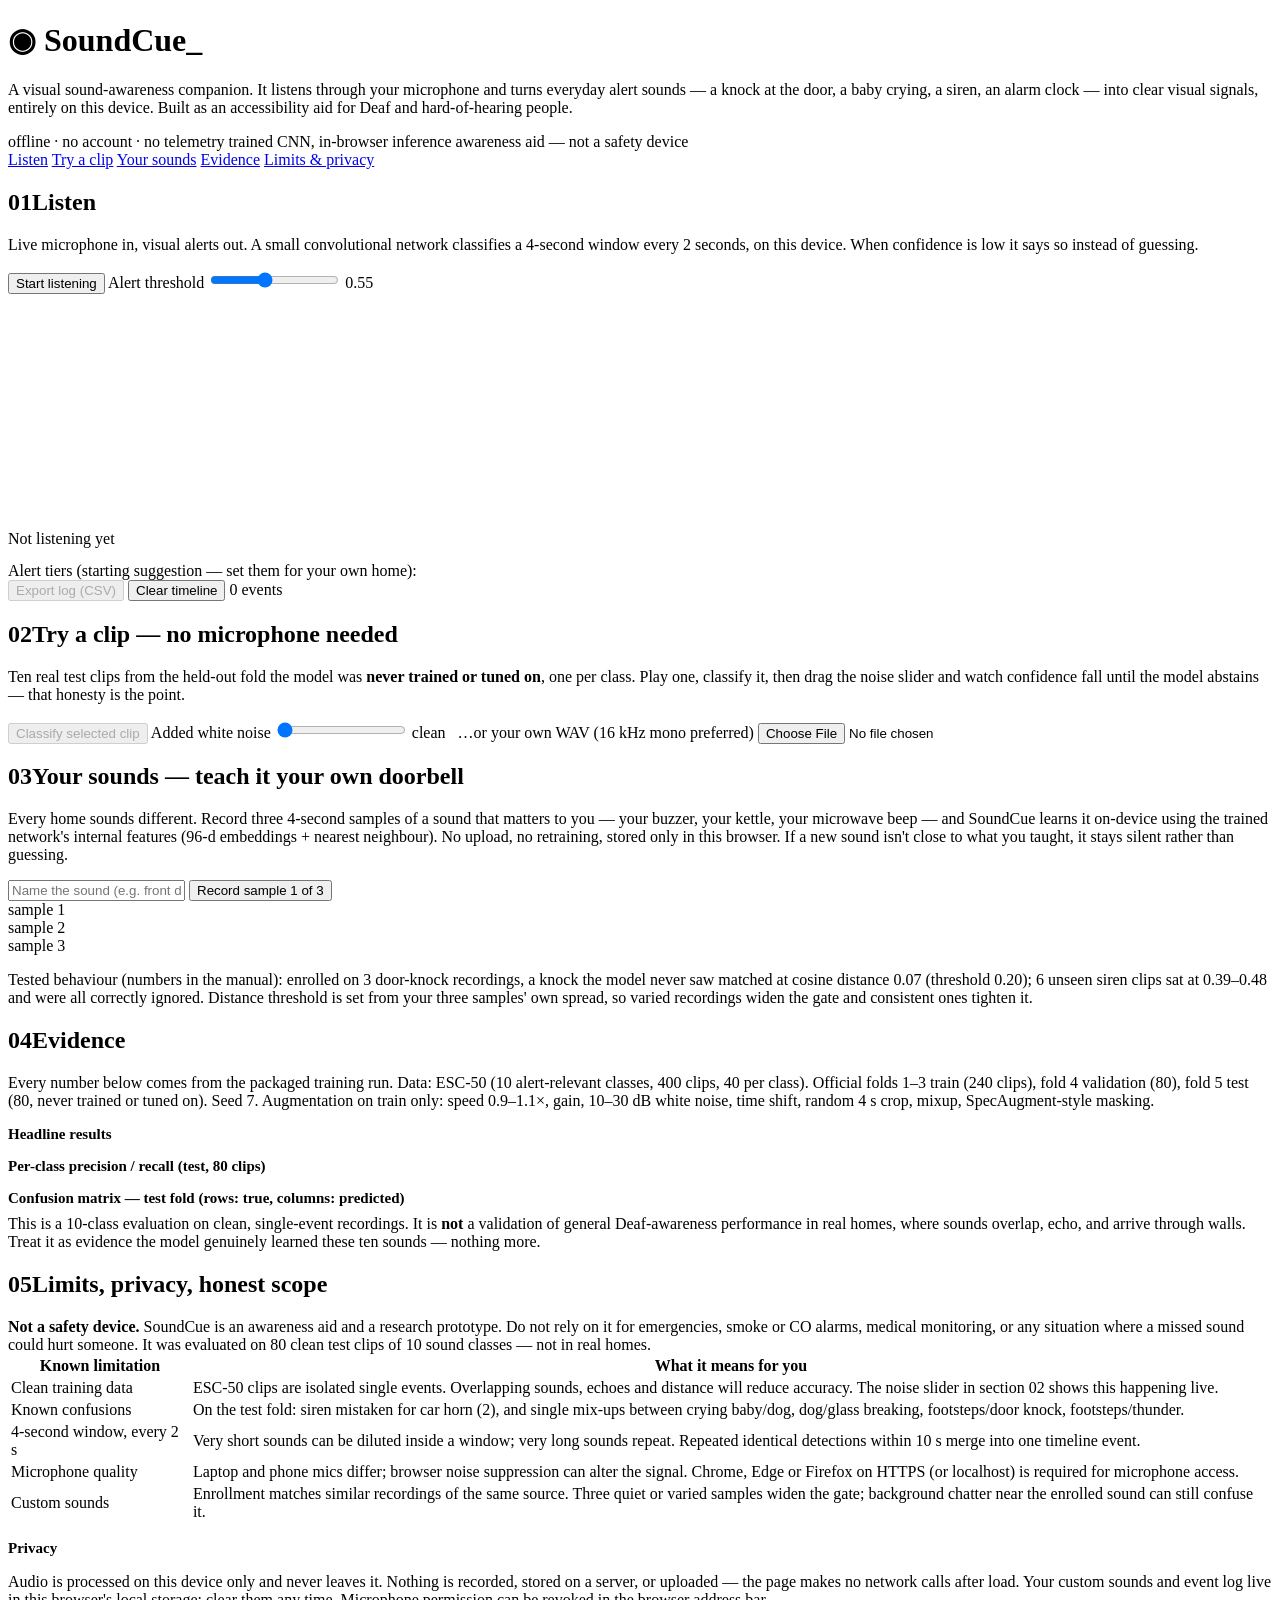
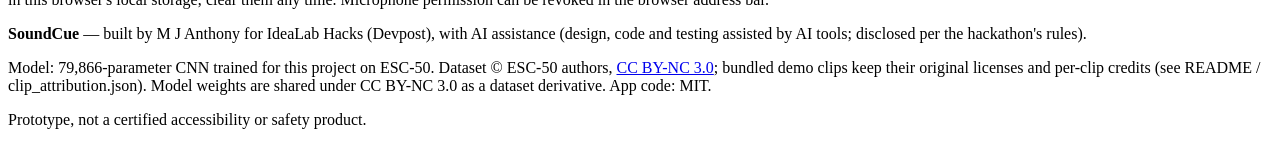
==== 1-index.html @ cbc655f6 "Add files via upload" ====
<!DOCTYPE html>
<html lang="en">
<head>
<meta charset="utf-8">
<meta name="viewport" content="width=device-width,initial-scale=1">
<title>SoundCue — see the sounds around you</title>
<link rel="stylesheet" href="style.css">
</head>
<body>
<div class="flash" id="flash"></div>
<header>
  <h1>◉ SoundCue<span class="dot">_</span></h1>
  <p class="tagline">A visual sound-awareness companion. It listens through your microphone and turns everyday
  alert sounds — a knock at the door, a baby crying, a siren, an alarm clock — into clear visual signals,
  entirely on this device. Built as an accessibility aid for Deaf and hard-of-hearing people.</p>
  <div class="badges">
    <span class="badge lime">offline · no account · no telemetry</span>
    <span class="badge">trained CNN, in-browser inference</span>
    <span class="badge">awareness aid — not a safety device</span>
  </div>
</header>
<nav>
  <a href="#listen">Listen</a>
  <a href="#try">Try a clip</a>
  <a href="#custom">Your sounds</a>
  <a href="#evidence">Evidence</a>
  <a href="#limits">Limits &amp; privacy</a>
</nav>
<main>

<section id="listen">
  <h2><span class="num">01</span>Listen</h2>
  <p class="sub">Live microphone in, visual alerts out. A small convolutional network classifies a 4-second
  window every 2 seconds, on this device. When confidence is low it says so instead of guessing.</p>
  <div class="panel">
    <div class="controls">
      <button id="btnMic">Start listening</button>
      <label>Alert threshold <input type="range" id="thresh" min="0.30" max="0.90" step="0.05" value="0.55"> <span class="mono" id="threshVal">0.55</span></label>
    </div>
    <canvas id="spec" width="760" height="150"></canvas>
    <canvas id="wave" width="760" height="70" style="margin-top:8px"></canvas>
    <div class="hearing">
      <div class="verdict unsure" id="verdict">Not listening yet</div>
      <div class="bars" id="bars"></div>
    </div>
    <div class="controls" style="margin-top:14px">
      <span class="small">Alert tiers (starting suggestion — set them for your own home):</span>
      <span id="tierEdits" class="small"></span>
    </div>
    <div class="controls">
      <button class="ghost" id="btnExport" disabled>Export log (CSV)</button>
      <button class="muted" id="btnClear">Clear timeline</button>
      <span class="small" id="evtCount">0 events</span>
    </div>
    <div class="timeline" id="timeline"></div>
    <p class="status" id="micStatus"></p>
  </div>
</section>

<section id="try">
  <h2><span class="num">02</span>Try a clip — no microphone needed</h2>
  <p class="sub">Ten real test clips from the held-out fold the model was <b>never trained or tuned on</b>,
  one per class. Play one, classify it, then drag the noise slider and watch confidence fall until the
  model abstains — that honesty is the point.</p>
  <div class="panel">
    <div class="clipgrid" id="clipgrid"></div>
    <div class="controls">
      <button id="btnClassifyClip" disabled>Classify selected clip</button>
      <label>Added white noise <input type="range" id="noise" min="0" max="30" step="1" value="0"> <span class="mono" id="noiseVal">clean</span></label>
      <label style="margin-left:8px">…or your own WAV (16 kHz mono preferred) <input type="file" id="wavUp" accept=".wav,audio/wav"></label>
    </div>
    <div class="result hearing" id="clipResult" style="display:none">
      <div class="verdict" id="clipVerdict"></div>
      <div class="bars" id="clipBars"></div>
      <p class="small" id="clipTruth" style="margin-top:8px"></p>
    </div>
    <p class="status" id="clipStatus"></p>
  </div>
</section>

<section id="custom">
  <h2><span class="num">03</span>Your sounds — teach it your own doorbell</h2>
  <p class="sub">Every home sounds different. Record three 4-second samples of a sound that matters to you —
  your buzzer, your kettle, your microwave beep — and SoundCue learns it on-device using the trained
  network's internal features (96-d embeddings + nearest neighbour). No upload, no retraining, stored only
  in this browser. If a new sound isn't close to what you taught, it stays silent rather than guessing.</p>
  <div class="panel">
    <div class="controls">
      <input type="text" id="customName" placeholder="Name the sound (e.g. front door buzzer)" maxlength="40">
      <button id="btnEnroll">Record sample 1 of 3</button>
    </div>
    <div class="enroll-steps" id="enrollSteps">
      <div class="step" data-s="0">sample 1</div>
      <div class="step" data-s="1">sample 2</div>
      <div class="step" data-s="2">sample 3</div>
    </div>
    <div class="custom-list" id="customList"></div>
    <p class="status" id="customStatus"></p>
    <p class="small">Tested behaviour (numbers in the manual): enrolled on 3 door-knock recordings, a knock the
    model never saw matched at cosine distance 0.07 (threshold 0.20); 6 unseen siren clips sat at 0.39–0.48 and
    were all correctly ignored. Distance threshold is set from your three samples' own spread, so varied
    recordings widen the gate and consistent ones tighten it.</p>
  </div>
</section>

<section id="evidence">
  <h2><span class="num">04</span>Evidence</h2>
  <p class="sub">Every number below comes from the packaged training run. Data: ESC-50 (10 alert-relevant
  classes, 400 clips, 40 per class). Official folds 1–3 train (240 clips), fold 4 validation (80),
  fold 5 test (80, never trained or tuned on). Seed 7. Augmentation on train only:
  speed 0.9–1.1×, gain, 10–30 dB white noise, time shift, random 4 s crop, mixup, SpecAugment-style masking.</p>
  <div class="grid2">
    <div class="panel"><h3 style="font-size:15px;margin-bottom:8px">Headline results</h3><div id="metrics"></div></div>
    <div class="panel"><h3 style="font-size:15px;margin-bottom:8px">Per-class precision / recall (test, 80 clips)</h3><div id="perclass"></div></div>
  </div>
  <div class="panel" style="margin-top:14px"><h3 style="font-size:15px;margin-bottom:8px">Confusion matrix — test fold (rows: true, columns: predicted)</h3><div id="cmatrix" style="overflow-x:auto"></div></div>
  <div class="callout">This is a 10-class evaluation on clean, single-event recordings. It is <b>not</b> a
  validation of general Deaf-awareness performance in real homes, where sounds overlap, echo, and arrive
  through walls. Treat it as evidence the model genuinely learned these ten sounds — nothing more.</div>
</section>

<section id="limits">
  <h2><span class="num">05</span>Limits, privacy, honest scope</h2>
  <div class="panel">
    <div class="callout warn"><b>Not a safety device.</b> SoundCue is an awareness aid and a research
    prototype. Do not rely on it for emergencies, smoke or CO alarms, medical monitoring, or any situation
    where a missed sound could hurt someone. It was evaluated on 80 clean test clips of 10 sound classes —
    not in real homes.</div>
    <table>
      <tr><th>Known limitation</th><th>What it means for you</th></tr>
      <tr><td>Clean training data</td><td>ESC-50 clips are isolated single events. Overlapping sounds, echoes and distance will reduce accuracy. The noise slider in section 02 shows this happening live.</td></tr>
      <tr><td>Known confusions</td><td>On the test fold: siren mistaken for car horn (2), and single mix-ups between crying baby/dog, dog/glass breaking, footsteps/door knock, footsteps/thunder.</td></tr>
      <tr><td>4-second window, every 2 s</td><td>Very short sounds can be diluted inside a window; very long sounds repeat. Repeated identical detections within 10 s merge into one timeline event.</td></tr>
      <tr><td>Microphone quality</td><td>Laptop and phone mics differ; browser noise suppression can alter the signal. Chrome, Edge or Firefox on HTTPS (or localhost) is required for microphone access.</td></tr>
      <tr><td>Custom sounds</td><td>Enrollment matches similar recordings of the same source. Three quiet or varied samples widen the gate; background chatter near the enrolled sound can still confuse it.</td></tr>
    </table>
    <h3 style="margin:16px 0 6px;font-size:15px">Privacy</h3>
    <p class="small">Audio is processed on this device only and never leaves it. Nothing is recorded, stored
    on a server, or uploaded — the page makes no network calls after load. Your custom sounds and event log
    live in this browser's local storage; clear them any time. Microphone permission can be revoked in the
    browser address bar.</p>
  </div>
</section>

</main>
<footer>
  <p><b>SoundCue</b> — built by M J Anthony for IdeaLab Hacks (Devpost), with AI assistance (design,
  code and testing assisted by AI tools; disclosed per the hackathon's rules).</p>
  <p>Model: 79,866-parameter CNN trained for this project on ESC-50.
  Dataset © ESC-50 authors, <a href="https://github.com/karoldvl/ESC-50">CC BY-NC 3.0</a>; bundled demo
  clips keep their original licenses and per-clip credits (see README / clip_attribution.json).
  Model weights are shared under CC BY-NC 3.0 as a dataset derivative. App code: MIT.</p>
  <p>Prototype, not a certified accessibility or safety product.</p>
</footer>
<script src="dsp.js"></script>
<script src="app.js"></script>
</body>
</html>
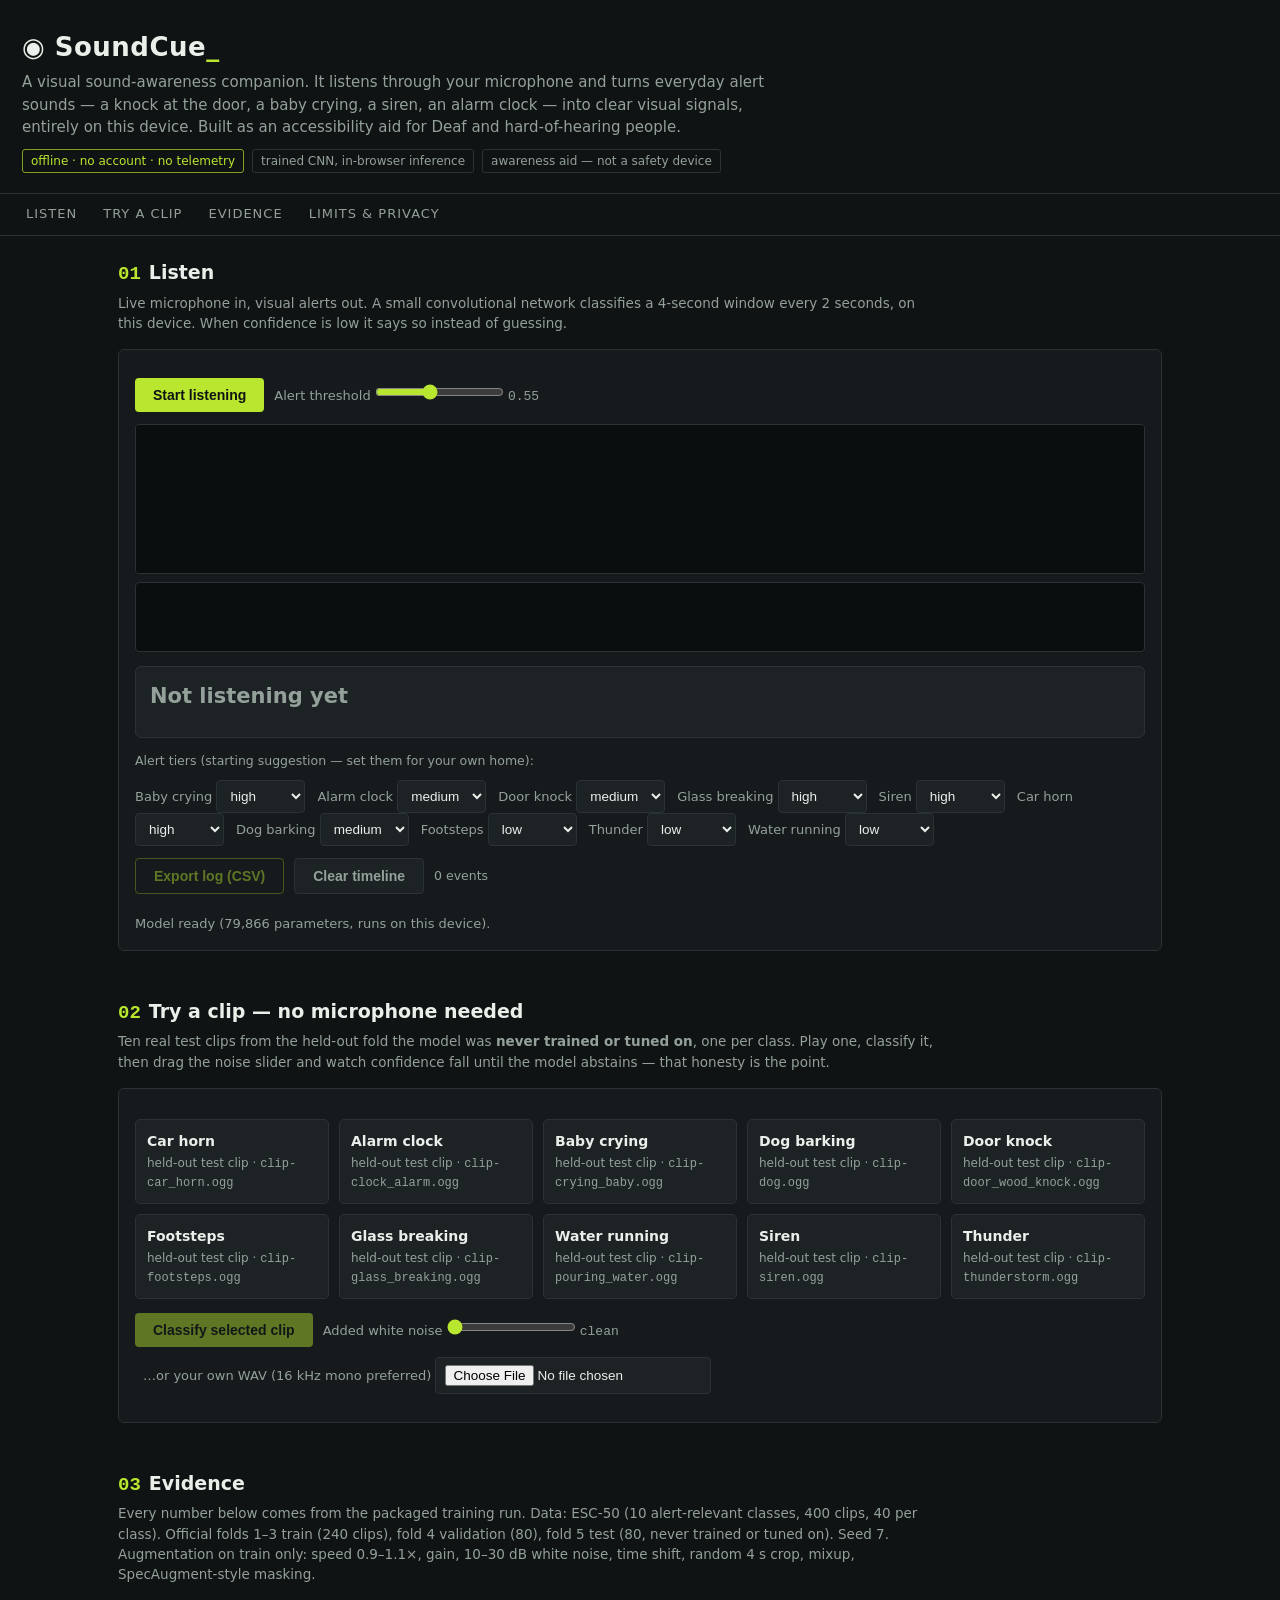
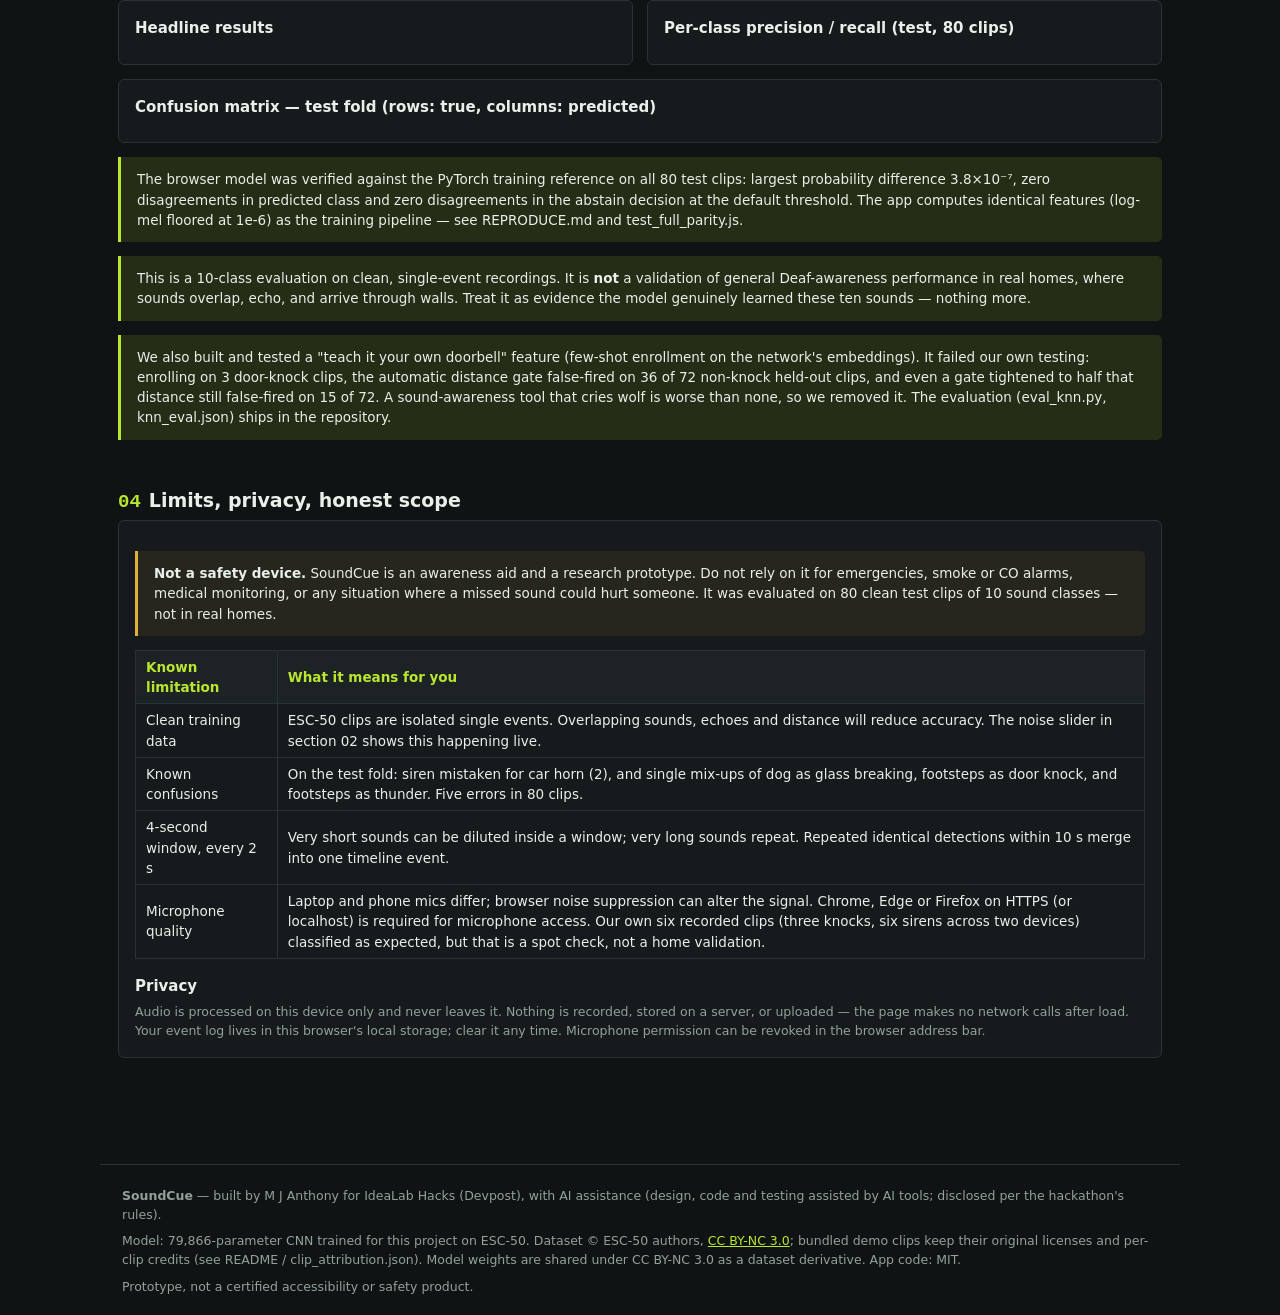
==== commit a363a52a: "Remove unvalidated few-shot feature, floor log-mel features, add re-measured metrics and reproducibi" ====
--- a/1-index.html
+++ b/1-index.html
@@ -22,7 +22,6 @@
 <nav>
   <a href="#listen">Listen</a>
   <a href="#try">Try a clip</a>
-  <a href="#custom">Your sounds</a>
   <a href="#evidence">Evidence</a>
   <a href="#limits">Limits &amp; privacy</a>
 </nav>
@@ -78,33 +77,8 @@
   </div>
 </section>
 
-<section id="custom">
-  <h2><span class="num">03</span>Your sounds — teach it your own doorbell</h2>
-  <p class="sub">Every home sounds different. Record three 4-second samples of a sound that matters to you —
-  your buzzer, your kettle, your microwave beep — and SoundCue learns it on-device using the trained
-  network's internal features (96-d embeddings + nearest neighbour). No upload, no retraining, stored only
-  in this browser. If a new sound isn't close to what you taught, it stays silent rather than guessing.</p>
-  <div class="panel">
-    <div class="controls">
-      <input type="text" id="customName" placeholder="Name the sound (e.g. front door buzzer)" maxlength="40">
-      <button id="btnEnroll">Record sample 1 of 3</button>
-    </div>
-    <div class="enroll-steps" id="enrollSteps">
-      <div class="step" data-s="0">sample 1</div>
-      <div class="step" data-s="1">sample 2</div>
-      <div class="step" data-s="2">sample 3</div>
-    </div>
-    <div class="custom-list" id="customList"></div>
-    <p class="status" id="customStatus"></p>
-    <p class="small">Tested behaviour (numbers in the manual): enrolled on 3 door-knock recordings, a knock the
-    model never saw matched at cosine distance 0.07 (threshold 0.20); 6 unseen siren clips sat at 0.39–0.48 and
-    were all correctly ignored. Distance threshold is set from your three samples' own spread, so varied
-    recordings widen the gate and consistent ones tighten it.</p>
-  </div>
-</section>
-
 <section id="evidence">
-  <h2><span class="num">04</span>Evidence</h2>
+  <h2><span class="num">03</span>Evidence</h2>
   <p class="sub">Every number below comes from the packaged training run. Data: ESC-50 (10 alert-relevant
   classes, 400 clips, 40 per class). Official folds 1–3 train (240 clips), fold 4 validation (80),
   fold 5 test (80, never trained or tuned on). Seed 7. Augmentation on train only:
@@ -114,13 +88,22 @@
     <div class="panel"><h3 style="font-size:15px;margin-bottom:8px">Per-class precision / recall (test, 80 clips)</h3><div id="perclass"></div></div>
   </div>
   <div class="panel" style="margin-top:14px"><h3 style="font-size:15px;margin-bottom:8px">Confusion matrix — test fold (rows: true, columns: predicted)</h3><div id="cmatrix" style="overflow-x:auto"></div></div>
+  <div class="callout" id="parityNote">The browser model was verified against the PyTorch training reference on
+  all 80 test clips: largest probability difference 3.8×10⁻⁷, zero disagreements in predicted class and zero
+  disagreements in the abstain decision at the default threshold. The app computes identical features
+  (log-mel floored at 1e-6) as the training pipeline — see REPRODUCE.md and test_full_parity.js.</div>
   <div class="callout">This is a 10-class evaluation on clean, single-event recordings. It is <b>not</b> a
   validation of general Deaf-awareness performance in real homes, where sounds overlap, echo, and arrive
   through walls. Treat it as evidence the model genuinely learned these ten sounds — nothing more.</div>
+  <div class="callout">We also built and tested a "teach it your own doorbell" feature (few-shot enrollment on
+  the network's embeddings). It failed our own testing: enrolling on 3 door-knock clips, the automatic
+  distance gate false-fired on 36 of 72 non-knock held-out clips, and even a gate tightened to half that
+  distance still false-fired on 15 of 72. A sound-awareness tool that cries wolf is worse than none, so we
+  removed it. The evaluation (eval_knn.py, knn_eval.json) ships in the repository.</div>
 </section>
 
 <section id="limits">
-  <h2><span class="num">05</span>Limits, privacy, honest scope</h2>
+  <h2><span class="num">04</span>Limits, privacy, honest scope</h2>
   <div class="panel">
     <div class="callout warn"><b>Not a safety device.</b> SoundCue is an awareness aid and a research
     prototype. Do not rely on it for emergencies, smoke or CO alarms, medical monitoring, or any situation
@@ -129,15 +112,14 @@
     <table>
       <tr><th>Known limitation</th><th>What it means for you</th></tr>
       <tr><td>Clean training data</td><td>ESC-50 clips are isolated single events. Overlapping sounds, echoes and distance will reduce accuracy. The noise slider in section 02 shows this happening live.</td></tr>
-      <tr><td>Known confusions</td><td>On the test fold: siren mistaken for car horn (2), and single mix-ups between crying baby/dog, dog/glass breaking, footsteps/door knock, footsteps/thunder.</td></tr>
+      <tr><td>Known confusions</td><td>On the test fold: siren mistaken for car horn (2), and single mix-ups of dog as glass breaking, footsteps as door knock, and footsteps as thunder. Five errors in 80 clips.</td></tr>
       <tr><td>4-second window, every 2 s</td><td>Very short sounds can be diluted inside a window; very long sounds repeat. Repeated identical detections within 10 s merge into one timeline event.</td></tr>
-      <tr><td>Microphone quality</td><td>Laptop and phone mics differ; browser noise suppression can alter the signal. Chrome, Edge or Firefox on HTTPS (or localhost) is required for microphone access.</td></tr>
-      <tr><td>Custom sounds</td><td>Enrollment matches similar recordings of the same source. Three quiet or varied samples widen the gate; background chatter near the enrolled sound can still confuse it.</td></tr>
+      <tr><td>Microphone quality</td><td>Laptop and phone mics differ; browser noise suppression can alter the signal. Chrome, Edge or Firefox on HTTPS (or localhost) is required for microphone access. Our own six recorded clips (three knocks, six sirens across two devices) classified as expected, but that is a spot check, not a home validation.</td></tr>
     </table>
     <h3 style="margin:16px 0 6px;font-size:15px">Privacy</h3>
     <p class="small">Audio is processed on this device only and never leaves it. Nothing is recorded, stored
-    on a server, or uploaded — the page makes no network calls after load. Your custom sounds and event log
-    live in this browser's local storage; clear them any time. Microphone permission can be revoked in the
+    on a server, or uploaded — the page makes no network calls after load. Your event log
+    lives in this browser's local storage; clear it any time. Microphone permission can be revoked in the
     browser address bar.</p>
   </div>
 </section>
--- a/style.css
+++ b/style.css
@@ -0,0 +1,89 @@
+:root{
+  --bg:#101313; --panel:#161a1c; --raised:#1d2325; --line:#2a3234;
+  --text:#e9efe9; --muted:#93a19a; --lime:#b9e62f; --lime-dim:#7fa31f; --lime-ghost:rgba(185,230,47,.12);
+}
+*{box-sizing:border-box;margin:0;padding:0}
+html{scroll-behavior:smooth}
+body{background:var(--bg);color:var(--text);font:15px/1.5 "Segoe UI",system-ui,-apple-system,sans-serif}
+.mono{font-family:ui-monospace,"Cascadia Mono",Consolas,monospace}
+a{color:var(--lime)}
+header{padding:28px 22px 20px;border-bottom:1px solid var(--line)}
+header h1{font-size:26px;letter-spacing:.5px}
+header h1 .dot{color:var(--lime)}
+.tagline{color:var(--muted);margin-top:4px;max-width:760px}
+.badges{margin-top:10px;display:flex;gap:8px;flex-wrap:wrap}
+.badge{font-size:12px;border:1px solid var(--line);border-radius:3px;padding:2px 8px;color:var(--muted)}
+.badge.lime{border-color:var(--lime-dim);color:var(--lime)}
+nav{position:sticky;top:0;background:var(--bg);border-bottom:1px solid var(--line);z-index:5;display:flex;gap:2px;padding:0 14px;flex-wrap:wrap}
+nav a{color:var(--muted);text-decoration:none;padding:10px 12px;font-size:13px;text-transform:uppercase;letter-spacing:1px;border-bottom:2px solid transparent}
+nav a:hover,nav a.active{color:var(--lime);border-bottom-color:var(--lime)}
+main{max-width:1080px;margin:0 auto;padding:22px 18px 60px}
+section{margin-bottom:46px;scroll-margin-top:60px}
+h2{font-size:19px;margin-bottom:4px}
+h2 .num{color:var(--lime);font-family:ui-monospace,monospace;margin-right:8px}
+.sub{color:var(--muted);font-size:13.5px;margin-bottom:16px;max-width:820px}
+.panel{background:var(--panel);border:1px solid var(--line);border-radius:6px;padding:16px}
+.row{display:flex;gap:14px;flex-wrap:wrap}
+.row>*{flex:1;min-width:280px}
+button{background:var(--lime);color:#101313;border:0;border-radius:4px;padding:9px 18px;font-weight:600;font-size:14px;cursor:pointer}
+button.ghost{background:transparent;color:var(--lime);border:1px solid var(--lime-dim)}
+button.muted{background:var(--raised);color:var(--muted);border:1px solid var(--line)}
+button:disabled{opacity:.45;cursor:default}
+button:hover:not(:disabled){filter:brightness(1.08)}
+.status{font-size:13px;color:var(--muted);margin-top:8px}
+.status b{color:var(--lime)}
+canvas#spec{width:100%;height:150px;background:#0b0e0e;border:1px solid var(--line);border-radius:4px;display:block}
+canvas#wave{width:100%;height:70px;background:#0b0e0e;border:1px solid var(--line);border-radius:4px;display:block}
+.hearing{margin-top:14px;background:var(--raised);border:1px solid var(--line);border-radius:6px;padding:14px}
+.hearing .verdict{font-size:21px;font-weight:700}
+.hearing .verdict.unsure{color:var(--muted)}
+.bars{margin-top:10px;display:flex;flex-direction:column;gap:6px}
+.bar-row{display:grid;grid-template-columns:150px 1fr 52px;gap:10px;align-items:center;font-size:13px}
+.bar-track{background:#0b0e0e;border:1px solid var(--line);border-radius:3px;height:14px;overflow:hidden}
+.bar-fill{height:100%;background:var(--lime);transition:width .25s}
+.bar-fill.dim{background:var(--lime-dim)}
+.tier{display:inline-block;font-size:11px;letter-spacing:1px;padding:2px 8px;border-radius:3px;margin-left:10px;text-transform:uppercase}
+.tier.high{background:var(--lime);color:#101313;font-weight:700;animation:pulse 1.1s infinite}
+.tier.medium{border:1px solid var(--lime-dim);color:var(--lime)}
+.tier.low{border:1px solid var(--line);color:var(--muted)}
+@keyframes pulse{50%{opacity:.55}}
+.flash{position:fixed;inset:0;pointer-events:none;border:6px solid var(--lime);opacity:0;transition:opacity .15s;z-index:50}
+.flash.on{opacity:1}
+.controls{display:flex;gap:10px;align-items:center;flex-wrap:wrap;margin:12px 0}
+.controls label{font-size:13px;color:var(--muted)}
+input[type=range]{accent-color:var(--lime)}
+select,input[type=text],input[type=file]{background:var(--raised);color:var(--text);border:1px solid var(--line);border-radius:4px;padding:7px 9px;font-size:13.5px}
+table{border-collapse:collapse;width:100%;font-size:13.5px}
+th,td{border:1px solid var(--line);padding:6px 10px;text-align:left}
+th{background:var(--raised);color:var(--lime);font-weight:600}
+td.num,th.num{text-align:right;font-family:ui-monospace,monospace}
+.timeline{margin-top:12px;display:flex;flex-direction:column;gap:6px;max-height:320px;overflow-y:auto}
+.event{display:grid;grid-template-columns:86px 1fr auto;gap:10px;align-items:center;background:var(--raised);border:1px solid var(--line);border-left:3px solid var(--lime-dim);border-radius:4px;padding:7px 10px;font-size:13.5px}
+.event.high{border-left-color:var(--lime);border-left-width:5px}
+.event .t{color:var(--muted);font-family:ui-monospace,monospace;font-size:12.5px}
+.event .meta{color:var(--muted);font-size:12.5px}
+.clipgrid{display:grid;grid-template-columns:repeat(auto-fill,minmax(190px,1fr));gap:10px;margin:14px 0}
+.clip{background:var(--raised);border:1px solid var(--line);border-radius:5px;padding:11px;cursor:pointer;transition:border-color .15s}
+.clip:hover{border-color:var(--lime-dim)}
+.clip.sel{border-color:var(--lime)}
+.clip .name{font-weight:600;font-size:14px}
+.clip .note{color:var(--muted);font-size:12px;margin-top:2px}
+.result{margin-top:12px}
+.enroll-steps{display:flex;gap:10px;flex-wrap:wrap;margin:12px 0}
+.step{background:var(--raised);border:1px solid var(--line);border-radius:5px;padding:10px 14px;font-size:13px;color:var(--muted);flex:1;min-width:130px;text-align:center}
+.step.done{border-color:var(--lime);color:var(--lime)}
+.step.active{border-color:var(--lime);color:var(--text)}
+.custom-list{margin-top:12px;display:flex;flex-direction:column;gap:8px}
+.custom-item{display:grid;grid-template-columns:1fr auto auto;gap:10px;align-items:center;background:var(--raised);border:1px solid var(--line);border-radius:4px;padding:8px 12px;font-size:13.5px}
+.grid2{display:grid;grid-template-columns:1fr 1fr;gap:14px}
+@media(max-width:760px){.grid2{grid-template-columns:1fr}}
+.cm td{text-align:center;font-family:ui-monospace,monospace;font-size:12px;min-width:30px}
+.cm td.diag{background:var(--lime-ghost);color:var(--lime);font-weight:700}
+.cm td.off{color:var(--muted)}
+.cm td.err{background:rgba(185,230,47,.22);color:#fff;font-weight:700}
+.cm th{font-size:11px;max-width:60px;overflow:hidden;text-overflow:ellipsis}
+.callout{border-left:3px solid var(--lime);background:var(--lime-ghost);padding:12px 16px;border-radius:0 5px 5px 0;margin:14px 0;font-size:13.5px}
+.callout.warn{border-left-color:#e0b23c;background:rgba(224,178,60,.08)}
+.small{font-size:12.5px;color:var(--muted)}
+footer{border-top:1px solid var(--line);padding:22px;color:var(--muted);font-size:12.5px;max-width:1080px;margin:0 auto}
+footer p{margin-bottom:8px}
